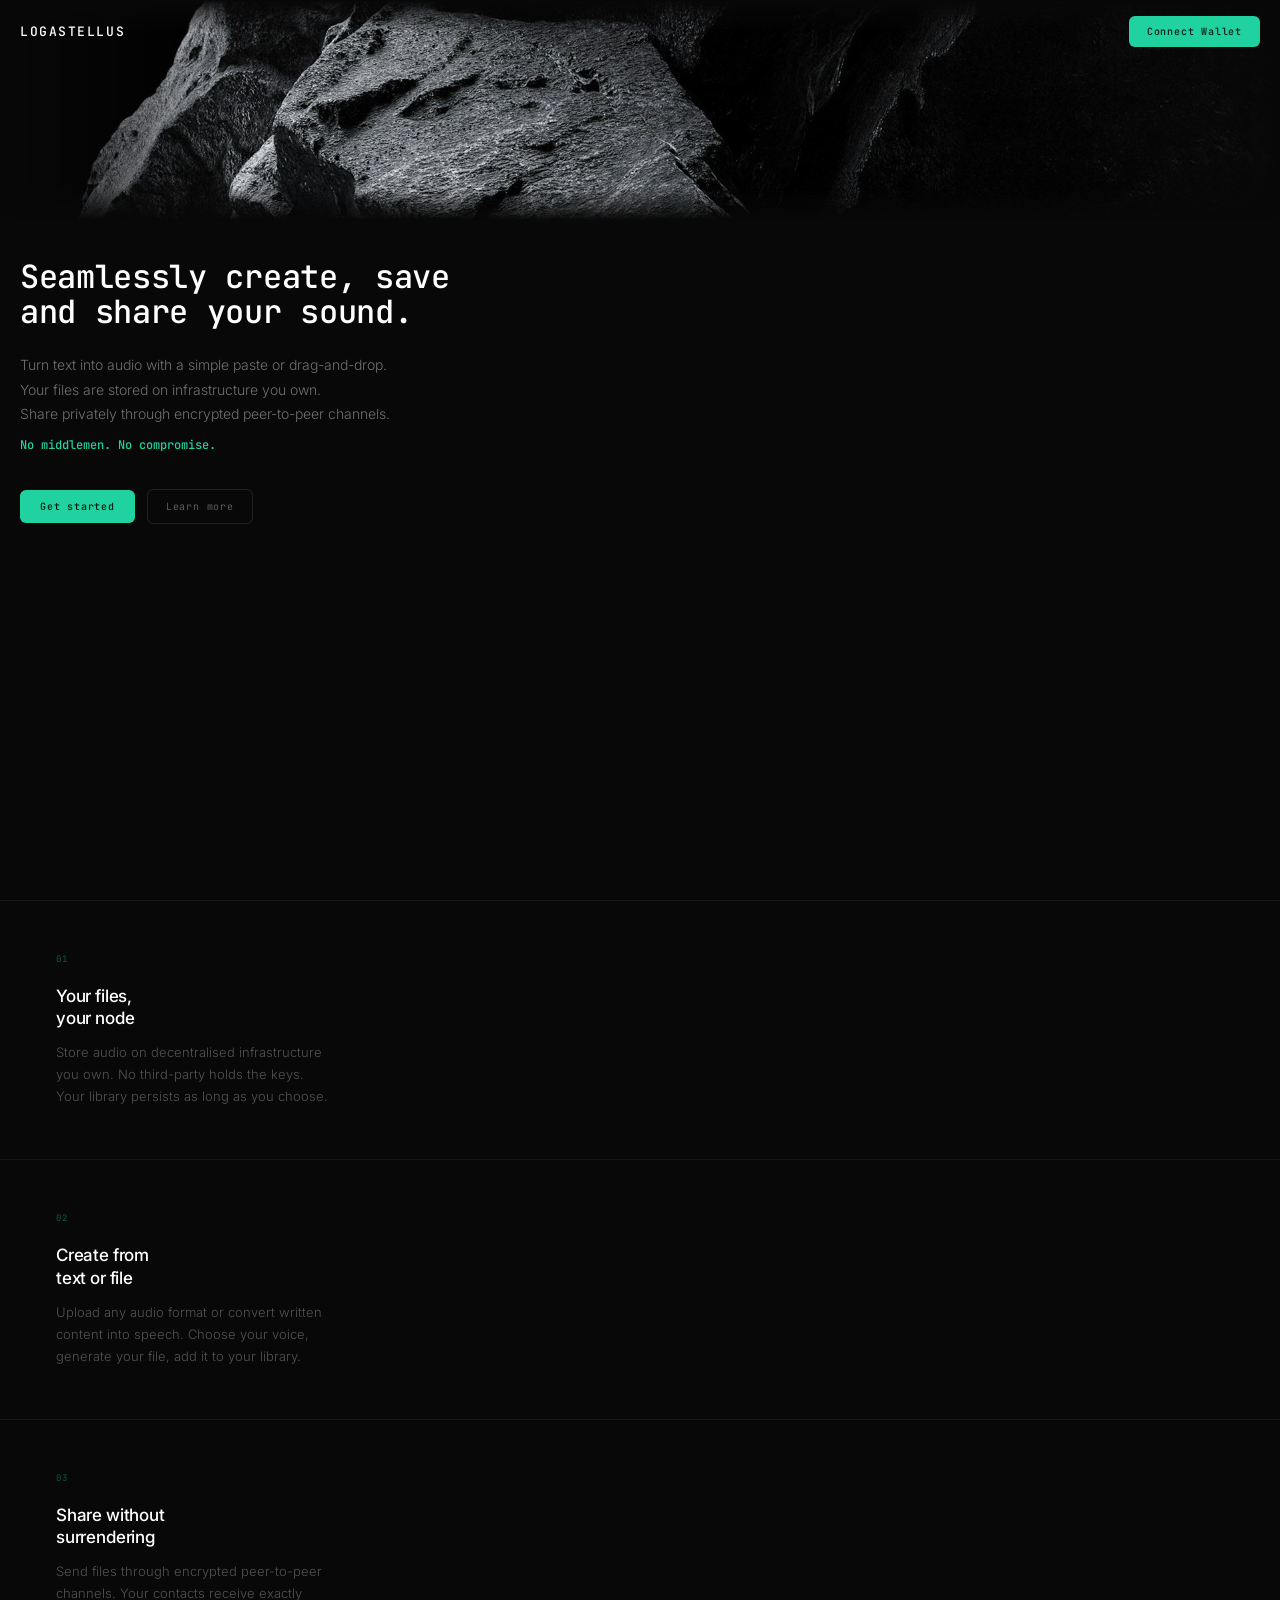
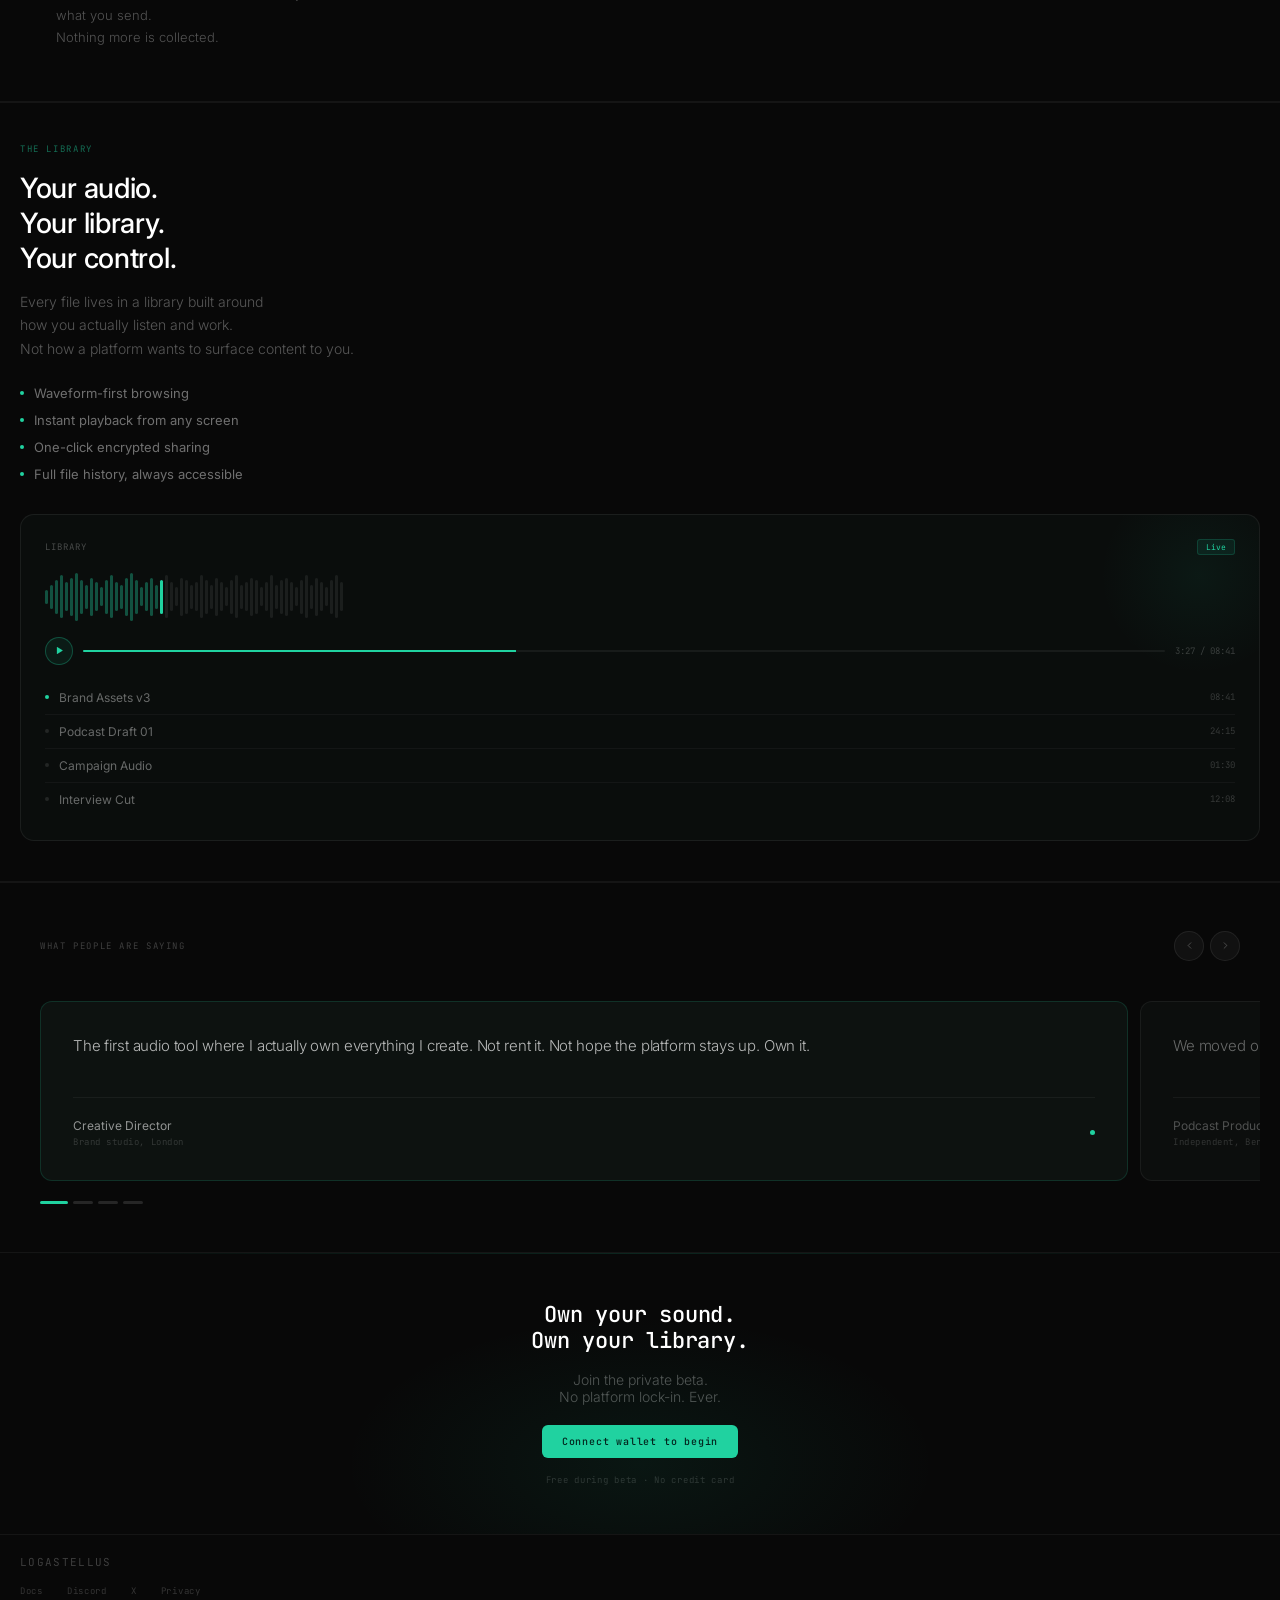
==== index.html @ 1cccc51b "Refactored" ====
<!DOCTYPE html>
<html lang="en">
<head>
<meta charset="UTF-8">
<meta name="viewport" content="width=device-width, initial-scale=1.0">
<title>Logastellus</title>
<link rel="preconnect" href="https://fonts.googleapis.com">
<link href="https://fonts.googleapis.com/css2?family=JetBrains+Mono:wght@400;500&family=Inter:wght@300;400;500&display=swap" rel="stylesheet">
<link rel="stylesheet" href="styles.css">
</head>
<body>

<nav>
  <span class="nav-logo">LOGASTELLUS</span>
  <button class="nav-cta" onclick="enterApp()">Connect Wallet</button>
</nav>

<section class="hero">
  <img class="hero-img" src="[data-uri]" alt="">
  <div class="hero-content">
    <div class="hero-headline">Seamlessly create, save<br>and share your sound.</div>
    <p class="hero-body">Turn text into audio with a simple paste or drag-and-drop.<br>Your files are stored on infrastructure you own.<br>Share privately through encrypted peer-to-peer channels.</p>
    <div class="hero-stamp">No middlemen. No compromise.</div>
    <div class="hero-actions">
      <button class="btn-p" onclick="enterApp()">Get started</button>
      <button class="btn-s" onclick="document.getElementById('features').scrollIntoView({behavior:'smooth'})">Learn more</button>
    </div>
  </div>
  <div class="float-card">
    <div class="fc-label">Now playing</div>
    <div class="fc-title">Brand Assets v3</div>
    <div class="fc-wave" id="fcWave"></div>
    <div class="fc-meta">
      <span class="fc-time" id="fcTime">02:14</span>
      <span class="fc-dur">08:41</span>
    </div>
  </div>
</section>

<section class="features" id="features">
  <div class="feature">
    <div class="feature-num">01</div>
    <div class="feature-title">Your files,<br>your node</div>
    <div class="feature-body">Store audio on decentralised infrastructure<br>you own. No third-party holds the keys.<br>Your library persists as long as you choose.</div>
  </div>
  <div class="feature">
    <div class="feature-num">02</div>
    <div class="feature-title">Create from<br>text or file</div>
    <div class="feature-body">Upload any audio format or convert written<br>content into speech. Choose your voice,<br>generate your file, add it to your library.</div>
  </div>
  <div class="feature">
    <div class="feature-num">03</div>
    <div class="feature-title">Share without<br>surrendering</div>
    <div class="feature-body">Send files through encrypted peer-to-peer<br>channels. Your contacts receive exactly<br>what you send.<br>Nothing more is collected.</div>
  </div>
</section>

<section class="product">
  <div>
    <div class="product-label">The library</div>
    <div class="product-headline">Your audio.<br>Your library.<br>Your control.</div>
    <p class="product-body">Every file lives in a library built around<br>how you actually listen and work.<br>Not how a platform wants to surface content to you.</p>
    <div class="plist">
      <div class="plist-item"><div class="pli-dot"></div>Waveform-first browsing</div>
      <div class="plist-item"><div class="pli-dot"></div>Instant playback from any screen</div>
      <div class="plist-item"><div class="pli-dot"></div>One-click encrypted sharing</div>
      <div class="plist-item"><div class="pli-dot"></div>Full file history, always accessible</div>
    </div>
  </div>
  <div class="mock">
    <div class="mock-glow"></div>
    <div class="mock-header">
      <span class="mock-hl">Library</span>
      <span class="mock-badge">Live</span>
    </div>
    <div class="mock-wave" id="mockWave"></div>
    <div class="mock-ctrl">
      <div class="mock-play-btn"><svg viewBox="0 0 10 12"><path d="M1.5 1L9.5 6L1.5 11V1Z"/></svg></div>
      <div class="mock-prog"><div class="mock-prog-fill" id="mockFill"></div></div>
      <span class="mock-t" id="mockTime">03:22 / 08:41</span>
    </div>
    <div>
      <div class="mfile"><div class="mfile-dot on"></div><div class="mfile-name">Brand Assets v3</div><div class="mfile-dur">08:41</div></div>
      <div class="mfile"><div class="mfile-dot"></div><div class="mfile-name">Podcast Draft 01</div><div class="mfile-dur">24:15</div></div>
      <div class="mfile"><div class="mfile-dot"></div><div class="mfile-name">Campaign Audio</div><div class="mfile-dur">01:30</div></div>
      <div class="mfile"><div class="mfile-dot"></div><div class="mfile-name">Interview Cut</div><div class="mfile-dur">12:08</div></div>
    </div>
  </div>
</section>

<section class="quote-section">
  <div class="carousel-header">
    <span class="carousel-label">What people are saying</span>
    <div class="carousel-controls">
      <button class="carousel-btn" id="prevBtn" onclick="carouselPrev()">
        <svg viewBox="0 0 24 24"><polyline points="15 18 9 12 15 6"/></svg>
      </button>
      <button class="carousel-btn" id="nextBtn" onclick="carouselNext()">
        <svg viewBox="0 0 24 24"><polyline points="9 18 15 12 9 6"/></svg>
      </button>
    </div>
  </div>
  <div class="carousel-track-wrap">
    <div class="carousel-track" id="carouselTrack">
      <div class="carousel-slide active">
        <p class="slide-quote">The first audio tool where I actually own everything I create. Not rent it. Not hope the platform stays up. Own it.</p>
        <div class="slide-footer">
          <div class="slide-person">
            <div class="slide-name">Creative Director</div>
            <div class="slide-role">Brand studio, London</div>
          </div>
          <div class="slide-teal-dot"></div>
        </div>
      </div>
      <div class="carousel-slide">
        <p class="slide-quote">We moved our entire podcast archive here. It lives on our node. No one can take it down or change the terms on us.</p>
        <div class="slide-footer">
          <div class="slide-person">
            <div class="slide-name">Podcast Producer</div>
            <div class="slide-role">Independent, Berlin</div>
          </div>
          <div class="slide-teal-dot"></div>
        </div>
      </div>
      <div class="carousel-slide">
        <p class="slide-quote">Sharing files with clients used to mean Dropbox links that expired. Now I send once and it is there permanently.</p>
        <div class="slide-footer">
          <div class="slide-person">
            <div class="slide-name">Sound Artist</div>
            <div class="slide-role">Freelance, New York</div>
          </div>
          <div class="slide-teal-dot"></div>
        </div>
      </div>
      <div class="carousel-slide">
        <p class="slide-quote">My clients can access recordings from two years ago with one link. No re-uploading. No expiry. It just works.</p>
        <div class="slide-footer">
          <div class="slide-person">
            <div class="slide-name">Audio Engineer</div>
            <div class="slide-role">Post production, Sydney</div>
          </div>
          <div class="slide-teal-dot"></div>
        </div>
      </div>
    </div>
  </div>
  <div class="carousel-dots">
    <div class="cdot active" onclick="carouselGo(0)"></div>
    <div class="cdot" onclick="carouselGo(1)"></div>
    <div class="cdot" onclick="carouselGo(2)"></div>
    <div class="cdot" onclick="carouselGo(3)"></div>
  </div>
</section>

<div style="height:1px;background:linear-gradient(to right,transparent,rgba(32,210,160,0.15),transparent)"></div>
<section class="cta">
  <div class="cta-glow"></div>
  <h2>Own your sound.<br>Own your library.</h2>
  <p class="cta-sub">Join the private beta.<br>No platform lock-in. Ever.</p>
  <button class="btn-p" onclick="enterApp()">Connect wallet to begin</button>
  <span class="cta-hint">Free during beta · No credit card</span>
</section>

<footer>
  <span class="footer-logo">LOGASTELLUS</span>
  <div class="footer-links">
    <a class="flink" href="#">Docs</a>
    <a class="flink" href="#">Discord</a>
    <a class="flink" href="#">X</a>
    <a class="flink" href="#">Privacy</a>
  </div>
</footer>


<script src="script.js"></script>
</body>
</html>
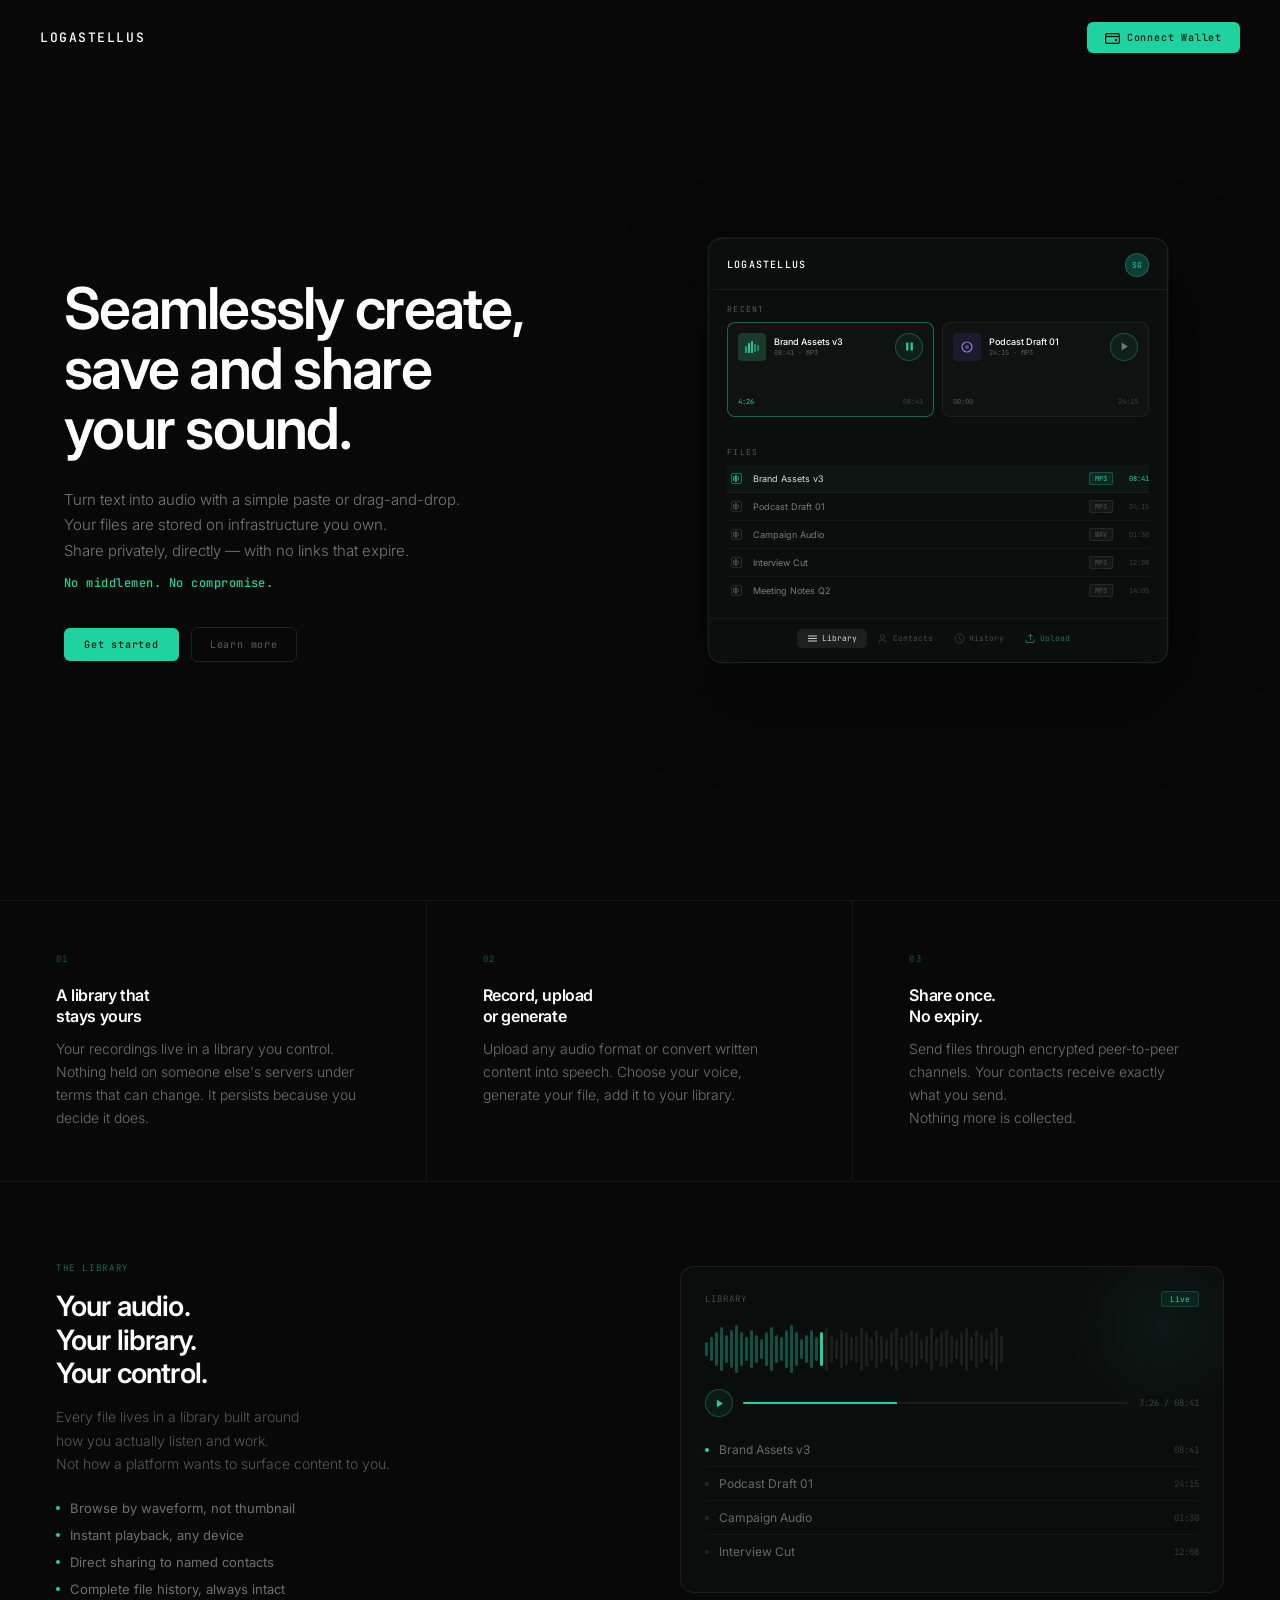
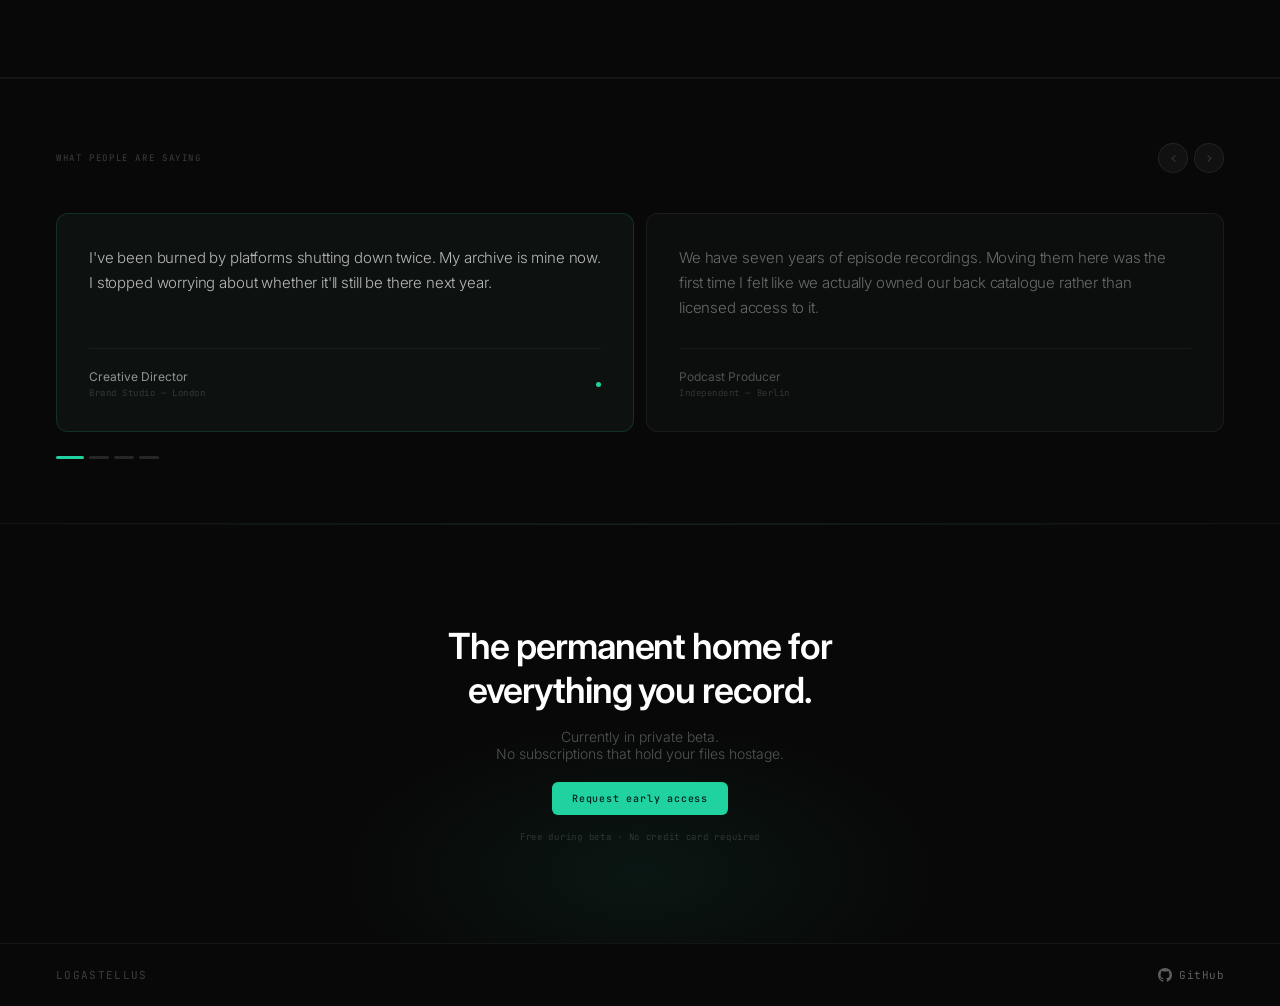
==== commit 02379e5a: "Being dumb" ====
--- a/index.html
+++ b/index.html
@@ -6,33 +6,497 @@
 <title>Logastellus</title>
 <link rel="preconnect" href="https://fonts.googleapis.com">
 <link href="https://fonts.googleapis.com/css2?family=JetBrains+Mono:wght@400;500&family=Inter:wght@300;400;500&display=swap" rel="stylesheet">
-<link rel="stylesheet" href="styles.css">
+<style>
+*{box-sizing:border-box;margin:0;padding:0}
+html{scroll-behavior:smooth}
+body{background:#080808;color:#e8e8e8;font-family:'Inter',sans-serif;overflow-x:hidden}
+
+/* NAV */
+nav{
+  display:flex;align-items:center;justify-content:space-between;
+  padding:24px 56px;
+  position:absolute;top:0;left:0;right:0;z-index:20;
+}
+.nav-logo{font-family:'JetBrains Mono',monospace;font-size:13px;font-weight:500;letter-spacing:0.12em;color:#fff}
+.nav-cta{
+  font-family:'JetBrains Mono',monospace;font-size:10px;letter-spacing:0.08em;
+  padding:9px 18px;background:#20d2a0;color:#001a15;border:none;border-radius:6px;
+  cursor:pointer;font-weight:500;transition:background 0.15s;
+  display:flex;align-items:center;gap:7px;
+}
+.nav-cta:hover{background:#1bbf91}
+
+/* HERO */
+.hero{
+  display:grid;grid-template-columns:1fr 1fr;
+  min-height:100vh;background:#080808;
+  align-items:center;overflow:hidden;
+  padding:0;gap:0;
+}
+
+/* Stone: positioned right, doesn't fill the frame */
+
+
+/* Fade left edge of stone into background */
+
+/* Fade bottom of stone */
+.hero-fade-bottom{
+  position:absolute;bottom:0;left:0;right:0;height:28%;
+  background:linear-gradient(to top,#080808,transparent);
+  pointer-events:none;z-index:2;
+}
+
+/* Hero text — left column */
+.hero-content{
+  display:flex;flex-direction:column;justify-content:center;
+  padding:120px 48px 80px 64px;
+  max-width:600px;
+  z-index:5;
+}
+.hero-headline{
+  font-family:'Inter',sans-serif;
+  font-size:clamp(40px,4.5vw,68px);font-weight:500;
+  line-height:1.05;letter-spacing:-0.03em;font-weight:600;
+  color:#fff;margin-bottom:28px;
+  word-spacing:normal;
+}
+.hero-body{
+  font-size:15px;color:rgba(255,255,255,0.45);
+  line-height:1.7;font-weight:300;
+  max-width:440px;margin-bottom:12px;
+  font-family:'Inter',sans-serif;
+}
+.hero-stamp{
+  font-family:'JetBrains Mono',monospace;
+  font-size:12px;color:#20d2a0;font-weight:500;
+  margin-bottom:36px;letter-spacing:0.04em;
+}
+
+/* HERO RIGHT COLUMN */
+.hero-right{
+  display:flex;align-items:center;justify-content:center;
+  padding:80px 64px 80px 20px;
+  position:relative;
+}
+.hero-right::before{
+  content:'';position:absolute;
+  left:0;top:0;bottom:0;width:80px;
+  background:linear-gradient(to right,#080808,transparent);
+  pointer-events:none;z-index:2;
+}
+.hero-app-mock{
+  width:100%;max-width:460px;
+  background:#0c0e0d;
+  border:1px solid rgba(255,255,255,0.08);
+  border-radius:14px;
+  overflow:hidden;
+  box-shadow:0 32px 80px rgba(0,0,0,0.6),0 0 0 1px rgba(255,255,255,0.04);
+  position:relative;
+}
+
+/* Mock topbar */
+.mock-topbar{
+  display:flex;align-items:center;justify-content:space-between;
+  padding:14px 18px 12px;
+  border-bottom:1px solid rgba(255,255,255,0.05);
+}
+.mock-wordmark{
+  font-family:'JetBrains Mono',monospace;font-size:10px;
+  font-weight:500;letter-spacing:0.12em;color:#fff;
+}
+.mock-avatar{
+  width:24px;height:24px;border-radius:50%;
+  background:#0d3d35;border:1px solid rgba(32,210,160,0.3);
+  display:flex;align-items:center;justify-content:center;
+  font-size:8px;color:#20d2a0;font-family:'JetBrains Mono',monospace;
+}
+
+/* Mock section labels */
+.mock-section-label{
+  font-family:'JetBrains Mono',monospace;font-size:8px;
+  letter-spacing:0.16em;color:rgba(255,255,255,0.3);
+  text-transform:uppercase;padding:14px 18px 8px;
+}
+
+/* Mock cards */
+.mock-cards{
+  display:flex;gap:8px;padding:0 18px 0;
+  overflow:hidden;
+}
+.mock-card{
+  flex:0 0 calc(50% - 4px);
+  background:#0e1210;
+  border:1px solid rgba(255,255,255,0.06);
+  border-radius:8px;padding:10px;
+  transition:border-color 0.2s;
+}
+.mock-card-active{border-color:rgba(32,210,160,0.4);}
+.mock-card-top{display:flex;align-items:center;gap:8px;margin-bottom:8px}
+.mock-thumb{
+  width:28px;height:28px;border-radius:4px;flex-shrink:0;
+  display:flex;align-items:center;justify-content:center;
+}
+.mock-card-meta{flex:1;min-width:0}
+.mock-card-title{font-size:9px;font-weight:500;color:#fff;white-space:nowrap;overflow:hidden;text-overflow:ellipsis;margin-bottom:1px}
+.mock-card-sub{font-family:'JetBrains Mono',monospace;font-size:7px;color:rgba(255,255,255,0.3)}
+.mock-play-btn{
+  width:20px;height:20px;border-radius:50%;
+  border:1px solid rgba(32,210,160,0.3);flex-shrink:0;
+  display:flex;align-items:center;justify-content:center;
+}
+.mock-wave-row{height:22px;margin-bottom:6px}
+.mock-times{display:flex;justify-content:space-between}
+.mock-time-current{font-family:'JetBrains Mono',monospace;font-size:7px;color:#20d2a0}
+.mock-time-total{font-family:'JetBrains Mono',monospace;font-size:7px;color:rgba(255,255,255,0.2)}
+
+/* Mock files table */
+.mock-files{padding:0 18px;display:flex;flex-direction:column;gap:0}
+.mock-file-row{
+  display:flex;align-items:center;gap:8px;
+  padding:7px 0;
+  border-bottom:1px solid rgba(255,255,255,0.04);
+}
+.mock-file-row:last-child{border-bottom:none}
+.mock-file-playing .mock-file-name{color:rgba(255,255,255,0.85)}
+.mock-file-playing .mock-file-badge{background:rgba(32,210,160,0.1);border-color:rgba(32,210,160,0.25);color:#20d2a0}
+.mock-file-playing .mock-file-dur{color:#20d2a0}
+.mock-file-icon{flex-shrink:0;width:18px;display:flex;align-items:center;justify-content:center}
+.mock-file-name{flex:1;font-size:9px;color:rgba(255,255,255,0.5);white-space:nowrap;overflow:hidden;text-overflow:ellipsis}
+.mock-file-badge{
+  font-family:'JetBrains Mono',monospace;font-size:7px;
+  padding:1px 5px;border-radius:2px;
+  background:rgba(255,255,255,0.04);border:1px solid rgba(255,255,255,0.08);
+  color:rgba(255,255,255,0.25);flex-shrink:0;
+}
+.mock-file-dur{font-family:'JetBrains Mono',monospace;font-size:7px;color:rgba(255,255,255,0.2);flex-shrink:0;min-width:28px;text-align:right}
+
+/* Mock bottom nav */
+.mock-nav{
+  display:flex;justify-content:center;
+  padding:10px 18px 14px;
+  border-top:1px solid rgba(255,255,255,0.05);
+  margin-top:14px;gap:1px;
+}
+.mock-nav-inner{
+  display:flex;gap:1px;background:rgba(255,255,255,0.04);
+  border:1px solid rgba(255,255,255,0.07);border-radius:7px;padding:2px;
+}
+.mock-nav-item{
+  display:flex;align-items:center;gap:4px;
+  font-family:'JetBrains Mono',monospace;font-size:8px;
+  color:rgba(255,255,255,0.25);padding:4px 10px;border-radius:5px;
+  white-space:nowrap;
+}
+.mock-nav-item svg{flex-shrink:0;opacity:0.6}
+.mock-nav-active{background:rgba(255,255,255,0.07);color:rgba(255,255,255,0.8)}
+.mock-nav-active svg{opacity:1}
+.mock-nav-upload{color:rgba(32,210,160,0.5)}
+.mock-nav-upload svg{opacity:1;stroke:rgba(32,210,160,0.5) !important}
+
+/* Hero waveform animation */
+@keyframes mockWaveAnim{
+  0%,100%{transform:scaleY(0.6)}
+  50%{transform:scaleY(1)}
+}
+
+.hero-actions{display:flex;align-items:center;gap:12px}
+
+/* Floating card */
+.float-card{
+  display:none;/* hidden — replaced by product mockup */
+}
+.fc-label{font-family:'JetBrains Mono',monospace;font-size:8px;letter-spacing:0.12em;color:rgba(255,255,255,0.28);margin-bottom:5px;text-transform:uppercase}
+.fc-title{font-size:12px;color:#fff;font-weight:500;margin-bottom:9px;white-space:nowrap;overflow:hidden;text-overflow:ellipsis}
+.fc-wave{height:22px;display:flex;align-items:center;gap:1.5px;margin-bottom:7px}
+.fc-bar{width:2.5px;border-radius:1px;background:rgba(255,255,255,0.08)}
+.fc-bar.lit{background:#20d2a0}
+.fc-meta{display:flex;justify-content:space-between}
+.fc-time{font-family:'JetBrains Mono',monospace;font-size:9px;color:#20d2a0}
+.fc-dur{font-family:'JetBrains Mono',monospace;font-size:9px;color:rgba(255,255,255,0.18)}
+
+/* Shared buttons */
+.btn-p{font-family:'JetBrains Mono',monospace;font-size:10px;letter-spacing:0.08em;padding:10px 20px;background:#20d2a0;color:#001a15;border:none;border-radius:6px;cursor:pointer;font-weight:500;transition:background 0.15s}
+.btn-p:hover{background:#1bbf91}
+.btn-s{
+  font-family:'JetBrains Mono',monospace;font-size:10px;letter-spacing:0.08em;
+  padding:10px 18px;background:transparent;color:rgba(255,255,255,0.35);
+  border:1px solid rgba(255,255,255,0.1);border-radius:6px;
+  cursor:pointer;transition:all 0.15s;
+}
+.btn-s:hover{color:rgba(255,255,255,0.7);border-color:rgba(255,255,255,0.25)}
+
+/* FEATURES */
+.features{
+  display:grid;grid-template-columns:repeat(3,1fr);
+  border-top:1px solid rgba(255,255,255,0.05);
+  border-bottom:1px solid rgba(255,255,255,0.05);
+}
+.feature{padding:52px 56px;border-right:1px solid rgba(255,255,255,0.05)}
+.feature:last-child{border-right:none}
+.feature-num{font-family:'JetBrains Mono',monospace;font-size:9px;color:rgba(32,210,160,0.4);letter-spacing:0.14em;margin-bottom:20px}
+.feature-title{font-family:'Inter',sans-serif;font-size:16px;font-weight:600;color:#fff;margin-bottom:10px;letter-spacing:-0.025em;line-height:1.3}
+.feature-body{font-size:14px;color:rgba(255,255,255,0.42);line-height:1.65;font-weight:300}
+
+/* PRODUCT */
+.product{
+  display:grid;grid-template-columns:1fr 1fr;gap:80px;
+  padding:80px 56px;align-items:center;
+  border-bottom:1px solid rgba(255,255,255,0.05);
+}
+.product-label{font-family:'JetBrains Mono',monospace;font-size:9px;letter-spacing:0.18em;color:rgba(32,210,160,0.5);text-transform:uppercase;margin-bottom:16px}
+.product-headline{font-family:'Inter',sans-serif;font-size:28px;font-weight:600;color:#fff;line-height:1.2;letter-spacing:-0.03em;margin-bottom:14px}
+.product-body{font-size:14px;color:rgba(255,255,255,0.32);line-height:1.7;font-weight:300;margin-bottom:24px}
+.plist{display:flex;flex-direction:column;gap:11px}
+.plist-item{display:flex;align-items:center;gap:10px;font-size:13px;color:rgba(255,255,255,0.42)}
+.pli-dot{width:4px;height:4px;border-radius:50%;background:#20d2a0;flex-shrink:0}
+
+.mock{background:#0a0d0c;border:1px solid rgba(255,255,255,0.07);border-radius:14px;padding:24px;position:relative;overflow:hidden}
+.mock-glow{position:absolute;top:-40px;right:-40px;width:200px;height:200px;border-radius:50%;background:radial-gradient(ellipse,rgba(32,210,160,0.06) 0%,transparent 70%);pointer-events:none}
+.mock-header{display:flex;align-items:center;justify-content:space-between;margin-bottom:16px}
+.mock-hl{font-family:'JetBrains Mono',monospace;font-size:9px;letter-spacing:0.12em;color:rgba(255,255,255,0.25);text-transform:uppercase}
+.mock-badge{font-family:'JetBrains Mono',monospace;font-size:8px;color:#20d2a0;background:rgba(32,210,160,0.08);border:1px solid rgba(32,210,160,0.18);border-radius:3px;padding:2px 8px}
+.mock-wave{height:52px;display:flex;align-items:center;gap:2px;margin-bottom:14px}
+.mbar{border-radius:1.5px;background:rgba(255,255,255,0.07);flex-shrink:0}
+.mbar.played{background:rgba(32,210,160,0.35)}
+.mbar.active{background:#20d2a0}
+.mock-ctrl{display:flex;align-items:center;gap:10px;margin-bottom:16px}
+.mock-play-btn{width:28px;height:28px;border-radius:50%;border:1px solid rgba(32,210,160,0.3);background:rgba(32,210,160,0.07);display:flex;align-items:center;justify-content:center;flex-shrink:0}
+.mock-play-btn svg{width:9px;height:9px;fill:#20d2a0;margin-left:1px}
+.mock-prog{flex:1;height:1.5px;background:rgba(255,255,255,0.06);border-radius:1px;overflow:hidden}
+.mock-prog-fill{height:100%;background:#20d2a0}
+.mock-t{font-family:'JetBrains Mono',monospace;font-size:9px;color:rgba(255,255,255,0.2)}
+.mfile{display:flex;align-items:center;gap:10px;padding:9px 0;border-bottom:1px solid rgba(255,255,255,0.04)}
+.mfile:last-child{border:none}
+.mfile-dot{width:4px;height:4px;border-radius:50%;background:rgba(255,255,255,0.1);flex-shrink:0}
+.mfile-dot.on{background:#20d2a0}
+.mfile-name{flex:1;font-size:12px;color:rgba(255,255,255,0.38)}
+.mfile-dur{font-family:'JetBrains Mono',monospace;font-size:9px;color:rgba(255,255,255,0.18)}
+
+.quote-section{
+  padding:64px 0;
+  border-bottom:1px solid rgba(255,255,255,0.05);
+  border-top:1px solid rgba(255,255,255,0.05);
+  overflow:hidden;
+}
+.carousel-header{
+  display:flex;align-items:center;justify-content:space-between;
+  padding:0 56px;margin-bottom:40px;
+}
+.carousel-label{
+  font-family:'JetBrains Mono',monospace;font-size:9px;
+  letter-spacing:0.18em;color:rgba(255,255,255,0.22);
+  text-transform:uppercase;
+}
+.carousel-controls{display:flex;align-items:center;gap:6px}
+.carousel-btn{
+  width:30px;height:30px;border-radius:50%;
+  background:rgba(255,255,255,0.04);
+  border:1px solid rgba(255,255,255,0.07);
+  display:flex;align-items:center;justify-content:center;
+  cursor:pointer;transition:all 0.15s;
+}
+.carousel-btn:hover{background:rgba(255,255,255,0.08);border-color:rgba(255,255,255,0.14)}
+.carousel-btn svg{width:11px;height:11px;stroke:rgba(255,255,255,0.35);fill:none;stroke-width:1.5;stroke-linecap:round;stroke-linejoin:round}
+.carousel-track-wrap{padding:0 56px;overflow:hidden}
+.carousel-track{
+  display:flex;gap:12px;
+  transition:transform 0.5s cubic-bezier(0.4,0,0.2,1);
+}
+.carousel-slide{
+  flex:0 0 calc(50% - 6px);
+  background:#0c0e0d;
+  border:1px solid rgba(255,255,255,0.06);
+  border-radius:12px;
+  padding:32px;
+  display:flex;flex-direction:column;
+  min-height:180px;
+  transition:border-color 0.4s,background 0.4s;
+}
+.carousel-slide.active{border-color:rgba(32,210,160,0.16);background:#0d1210}
+.slide-quote{
+  font-size:15px;font-weight:300;
+  color:rgba(255,255,255,0.38);
+  line-height:1.65;letter-spacing:-0.01em;
+  flex:1;margin-bottom:28px;
+  transition:color 0.4s;
+}
+.carousel-slide.active .slide-quote{color:rgba(255,255,255,0.7)}
+.slide-footer{
+  display:flex;align-items:center;justify-content:space-between;
+  padding-top:20px;
+  border-top:1px solid rgba(255,255,255,0.05);
+}
+.slide-person{display:flex;flex-direction:column;gap:3px}
+.slide-name{font-size:12px;font-weight:400;color:rgba(255,255,255,0.28);transition:color 0.4s}
+.carousel-slide.active .slide-name{color:rgba(255,255,255,0.55)}
+.slide-role{font-family:'JetBrains Mono',monospace;font-size:9px;color:rgba(255,255,255,0.16);letter-spacing:0.06em}
+.slide-teal-dot{width:5px;height:5px;border-radius:50%;background:#20d2a0;opacity:0;transition:opacity 0.4s}
+.carousel-slide.active .slide-teal-dot{opacity:1}
+.carousel-dots{display:flex;align-items:center;gap:5px;padding:24px 56px 0}
+.cdot{height:3px;border-radius:2px;background:rgba(255,255,255,0.12);cursor:pointer;transition:all 0.3s;width:20px}
+.cdot.active{background:#20d2a0;width:28px}
+
+/* CTA */
+.cta{
+  padding:100px 56px;
+  display:flex;flex-direction:column;align-items:center;gap:16px;
+  position:relative;overflow:hidden;
+}
+.cta-glow{
+  position:absolute;bottom:-80px;left:50%;transform:translateX(-50%);
+  width:600px;height:300px;border-radius:50%;
+  background:radial-gradient(ellipse,rgba(32,210,160,0.07) 0%,transparent 70%);
+  pointer-events:none;
+}
+.cta h2{
+  font-family:'Inter',sans-serif;
+  font-size:36px;font-weight:600;color:#fff;
+  text-align:center;letter-spacing:-0.03em;line-height:1.2;
+  position:relative;z-index:1;
+}
+.cta-sub{font-size:14px;color:rgba(255,255,255,0.3);text-align:center;font-weight:300;margin-bottom:4px}
+.cta-hint{font-family:'JetBrains Mono',monospace;font-size:9px;color:rgba(255,255,255,0.16);letter-spacing:0.08em}
+
+footer{
+  padding:24px 56px;
+  border-top:1px solid rgba(255,255,255,0.05);
+  display:flex;align-items:center;justify-content:space-between;
+}
+.footer-logo{font-family:'JetBrains Mono',monospace;font-size:11px;color:rgba(255,255,255,0.22);letter-spacing:0.12em}
+.footer-github{display:flex;align-items:center;gap:7px}
+.flink{font-family:'JetBrains Mono',monospace;font-size:11px;color:rgba(255,255,255,0.35);text-decoration:none;letter-spacing:0.04em;transition:color 0.15s;display:flex;align-items:center;gap:7px}
+.flink:hover{color:rgba(255,255,255,0.5)}
+</style>
+<style>
+html{scroll-behavior:smooth;-webkit-overflow-scrolling:touch}
+body{-webkit-overflow-scrolling:touch}
+@media(max-width:767px){
+  nav{padding:16px 20px !important}.hero{display:flex !important;flex-direction:column !important;min-height:100svh !important}
+  .hero-right{display:none !important}.hero-content{padding:100px 24px 56px !important;max-width:100% !important}
+  .hero-headline{font-size:clamp(32px,9vw,44px) !important;letter-spacing:-0.025em !important;line-height:1.08 !important}
+  .hero-body{font-size:14px !important;line-height:1.7 !important}.float-card{display:none !important}
+  .features{grid-template-columns:1fr !important}.feature{border-right:none !important;border-bottom:1px solid rgba(255,255,255,0.05) !important}
+  .product{grid-template-columns:1fr !important;padding:48px 24px !important;gap:32px !important}.product-headline{font-size:24px !important}
+  .cta{padding:56px 24px !important}.cta h2{font-size:28px !important}
+  .quote-section{padding:48px 0 !important}.carousel-track-wrap{padding:0 24px !important}
+  .carousel-slide{flex:0 0 85vw !important;min-height:200px !important}.carousel-header{padding:0 24px !important}
+  .carousel-dots{padding:20px 24px 0 !important}
+  footer{padding:24px !important;flex-direction:column !important;gap:16px !important;align-items:flex-start !important}
+}
+@media(max-width:480px){
+  .nav-logo{font-size:11px !important}.nav-cta{font-size:9px !important;padding:7px 12px !important}
+  .hero-headline{font-size:clamp(28px,8vw,36px) !important}.carousel-slide{flex:0 0 92vw !important}
+}
+.feature,.carousel-slide{transition:opacity 0.5s ease,transform 0.5s ease}
+</style>
 </head>
 <body>
 
 <nav>
   <span class="nav-logo">LOGASTELLUS</span>
-  <button class="nav-cta" onclick="enterApp()">Connect Wallet</button>
+  <button class="nav-cta" onclick="enterApp()"><svg width="15" height="13" viewBox="0 0 15 13" fill="none" style="flex-shrink:0"><rect x="0.6" y="2.6" width="13.8" height="9.8" rx="1.4" stroke="black" stroke-width="1.2"/><line x1="0.6" y1="5.5" x2="14.4" y2="5.5" stroke="black" stroke-width="1.2"/><circle cx="11" cy="9" r="1.2" fill="black"/></svg> Connect Wallet</button>
 </nav>
 
 <section class="hero">
-  <img class="hero-img" src="[data-uri]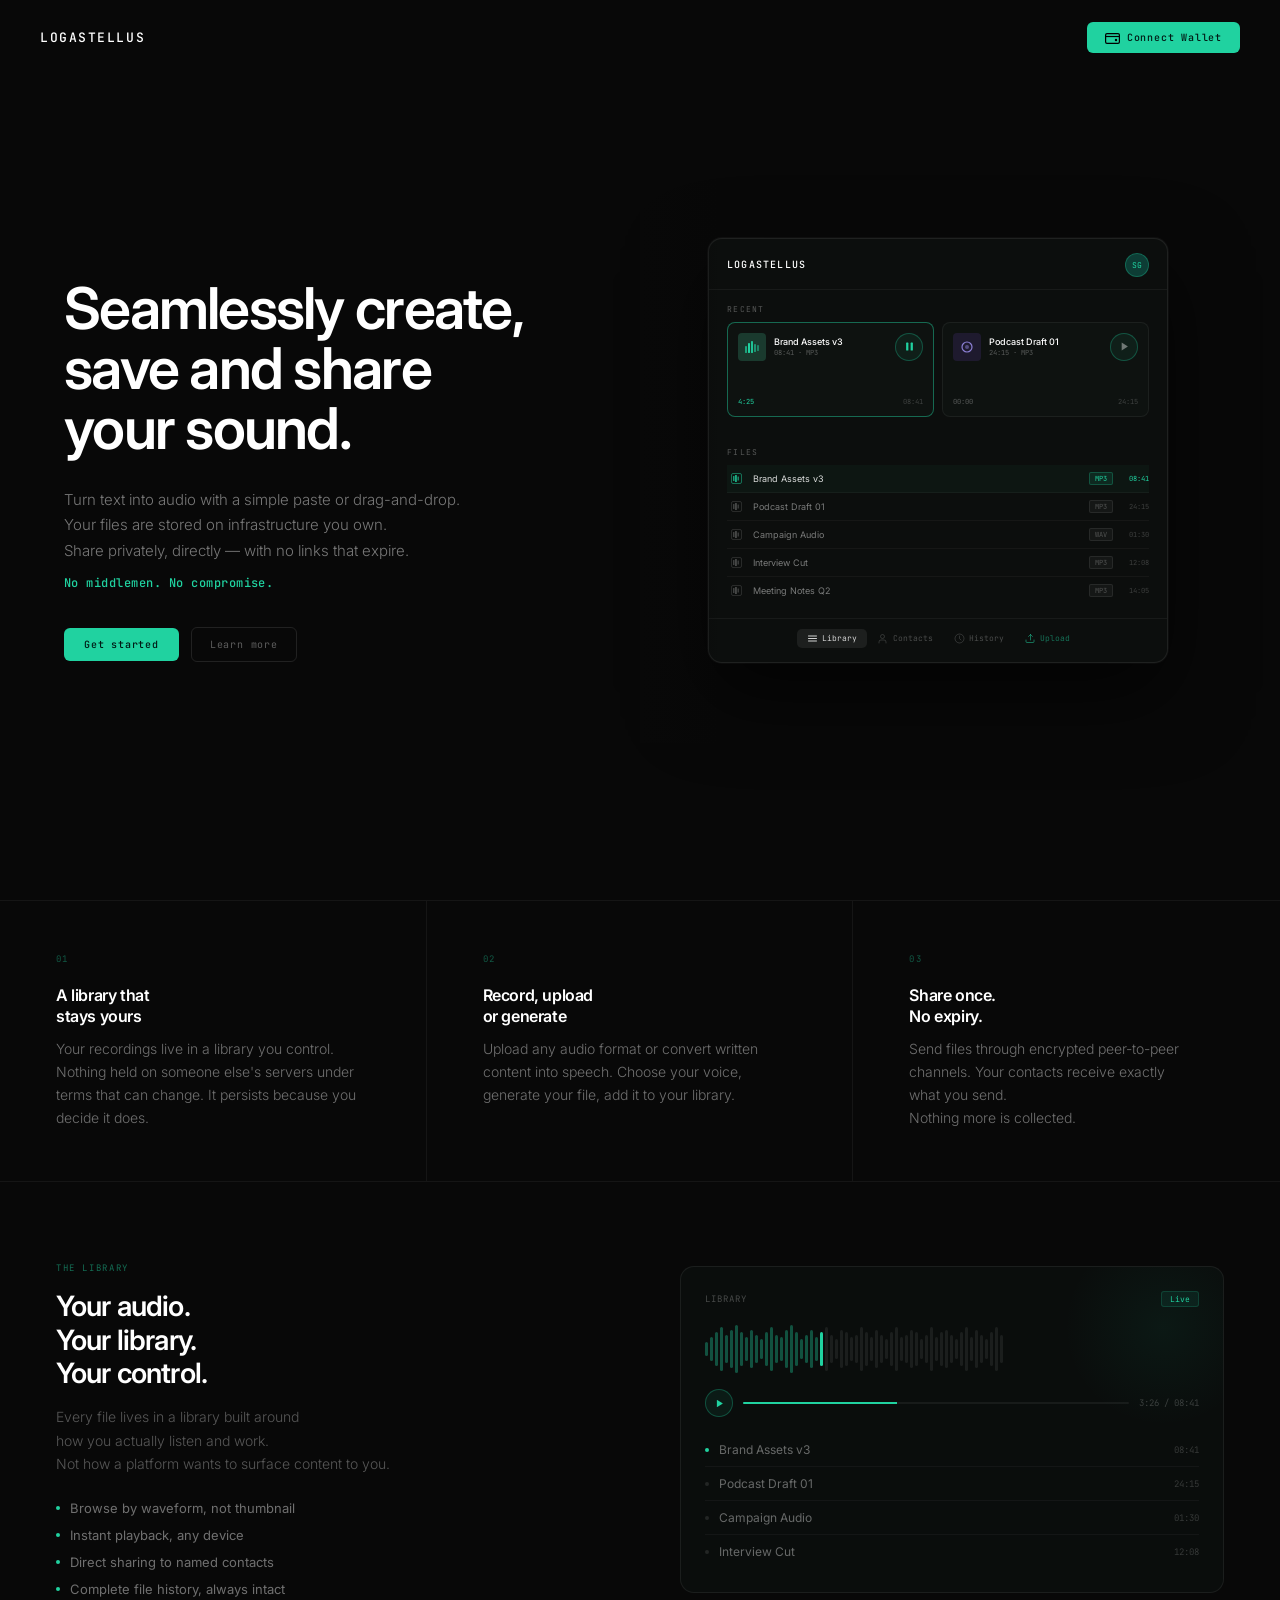
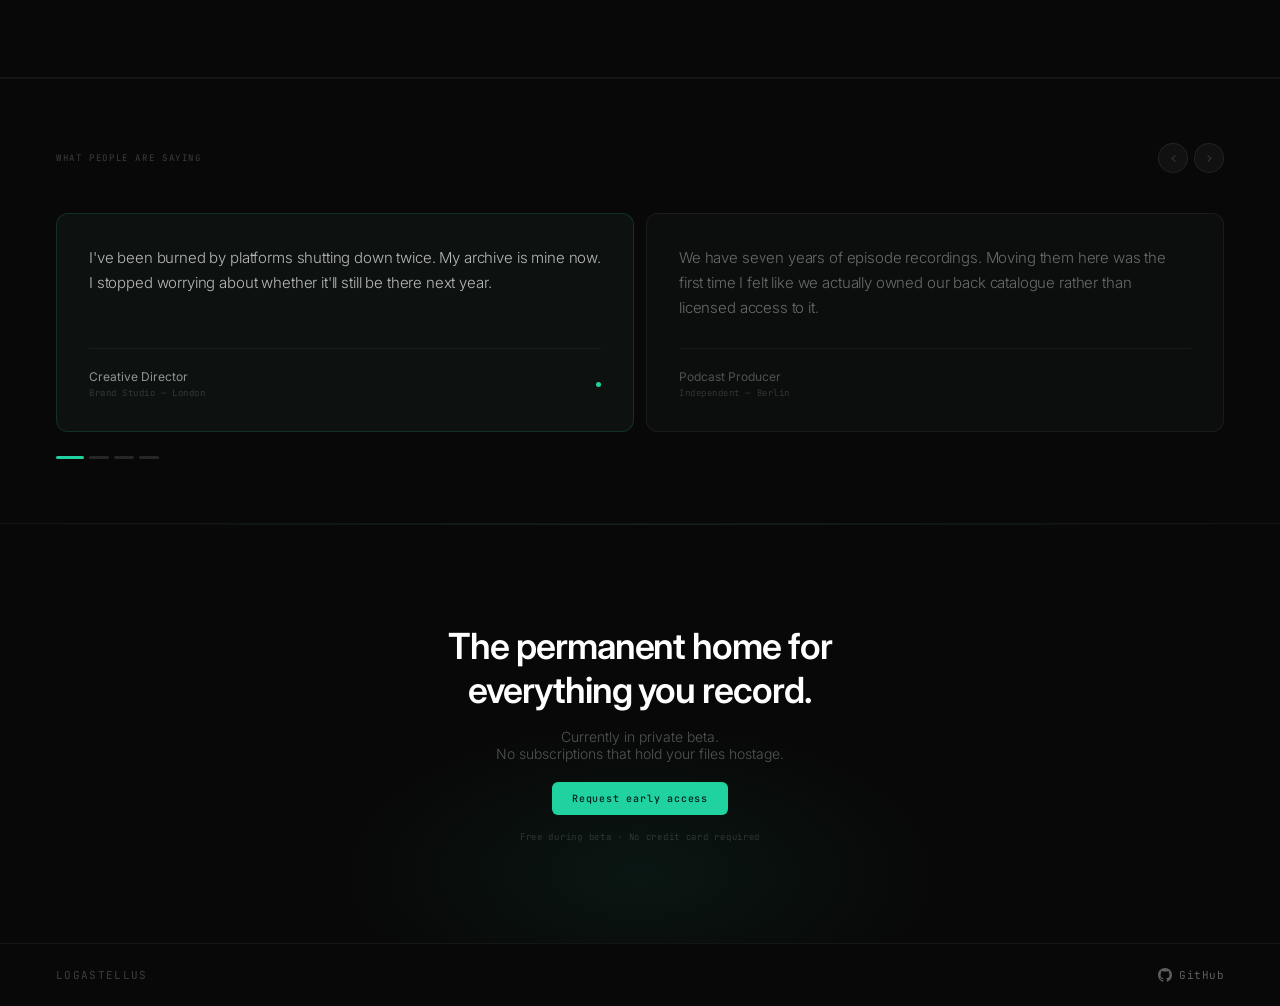
==== commit 05fe633a: "Mobile Fix" ====
--- a/index.html
+++ b/index.html
@@ -30,7 +30,7 @@
 .hero{
   display:grid;grid-template-columns:1fr 1fr;
   min-height:100vh;background:#080808;
-  align-items:center;overflow:hidden;
+  align-items:center;
   padding:0;gap:0;
 }
 
@@ -230,8 +230,9 @@
   display:grid;grid-template-columns:repeat(3,1fr);
   border-top:1px solid rgba(255,255,255,0.05);
   border-bottom:1px solid rgba(255,255,255,0.05);
-}
-.feature{padding:52px 56px;border-right:1px solid rgba(255,255,255,0.05)}
+  background:#080808;
+}
+.feature{padding:52px 56px;border-right:1px solid rgba(255,255,255,0.05);background:#080808}
 .feature:last-child{border-right:none}
 .feature-num{font-family:'JetBrains Mono',monospace;font-size:9px;color:rgba(32,210,160,0.4);letter-spacing:0.14em;margin-bottom:20px}
 .feature-title{font-family:'Inter',sans-serif;font-size:16px;font-weight:600;color:#fff;margin-bottom:10px;letter-spacing:-0.025em;line-height:1.3}
@@ -242,6 +243,7 @@
   display:grid;grid-template-columns:1fr 1fr;gap:80px;
   padding:80px 56px;align-items:center;
   border-bottom:1px solid rgba(255,255,255,0.05);
+  background:#080808;
 }
 .product-label{font-family:'JetBrains Mono',monospace;font-size:9px;letter-spacing:0.18em;color:rgba(32,210,160,0.5);text-transform:uppercase;margin-bottom:16px}
 .product-headline{font-family:'Inter',sans-serif;font-size:28px;font-weight:600;color:#fff;line-height:1.2;letter-spacing:-0.03em;margin-bottom:14px}
@@ -277,6 +279,7 @@
   border-bottom:1px solid rgba(255,255,255,0.05);
   border-top:1px solid rgba(255,255,255,0.05);
   overflow:hidden;
+  background:#080808;
 }
 .carousel-header{
   display:flex;align-items:center;justify-content:space-between;
@@ -341,6 +344,7 @@
   padding:100px 56px;
   display:flex;flex-direction:column;align-items:center;gap:16px;
   position:relative;overflow:hidden;
+  background:#080808;
 }
 .cta-glow{
   position:absolute;bottom:-80px;left:50%;transform:translateX(-50%);
@@ -361,33 +365,175 @@
   padding:24px 56px;
   border-top:1px solid rgba(255,255,255,0.05);
   display:flex;align-items:center;justify-content:space-between;
+  background:#080808;
 }
 .footer-logo{font-family:'JetBrains Mono',monospace;font-size:11px;color:rgba(255,255,255,0.22);letter-spacing:0.12em}
 .footer-github{display:flex;align-items:center;gap:7px}
 .flink{font-family:'JetBrains Mono',monospace;font-size:11px;color:rgba(255,255,255,0.35);text-decoration:none;letter-spacing:0.04em;transition:color 0.15s;display:flex;align-items:center;gap:7px}
 .flink:hover{color:rgba(255,255,255,0.5)}
-</style>
-<style>
-html{scroll-behavior:smooth;-webkit-overflow-scrolling:touch}
-body{-webkit-overflow-scrolling:touch}
-@media(max-width:767px){
-  nav{padding:16px 20px !important}.hero{display:flex !important;flex-direction:column !important;min-height:100svh !important}
-  .hero-right{display:none !important}.hero-content{padding:100px 24px 56px !important;max-width:100% !important}
-  .hero-headline{font-size:clamp(32px,9vw,44px) !important;letter-spacing:-0.025em !important;line-height:1.08 !important}
-  .hero-body{font-size:14px !important;line-height:1.7 !important}.float-card{display:none !important}
-  .features{grid-template-columns:1fr !important}.feature{border-right:none !important;border-bottom:1px solid rgba(255,255,255,0.05) !important}
-  .product{grid-template-columns:1fr !important;padding:48px 24px !important;gap:32px !important}.product-headline{font-size:24px !important}
-  .cta{padding:56px 24px !important}.cta h2{font-size:28px !important}
-  .quote-section{padding:48px 0 !important}.carousel-track-wrap{padding:0 24px !important}
-  .carousel-slide{flex:0 0 85vw !important;min-height:200px !important}.carousel-header{padding:0 24px !important}
-  .carousel-dots{padding:20px 24px 0 !important}
-  footer{padding:24px !important;flex-direction:column !important;gap:16px !important;align-items:flex-start !important}
-}
-@media(max-width:480px){
-  .nav-logo{font-size:11px !important}.nav-cta{font-size:9px !important;padding:7px 12px !important}
-  .hero-headline{font-size:clamp(28px,8vw,36px) !important}.carousel-slide{flex:0 0 92vw !important}
-}
-.feature,.carousel-slide{transition:opacity 0.5s ease,transform 0.5s ease}
+
+
+/* ============================================
+   MOBILE RESPONSIVE — full pass
+   Tested for iPhone 17 Pro (390px viewport)
+   ============================================ */
+
+/* Shared container max-width */
+.page-container {
+  max-width: 1280px;
+  margin: 0 auto;
+  padding: 0 56px;
+}
+
+@media (max-width: 900px) {
+  nav { padding: 20px 32px; }
+  .hero-content { padding: 100px 32px 60px 40px; }
+  .feature { padding: 40px 32px; }
+  .product { padding: 60px 32px; gap: 48px; }
+  .cta { padding: 72px 32px; }
+  footer { padding: 24px 32px; }
+  .carousel-header { padding: 0 32px; }
+  .carousel-track-wrap { padding: 0 32px; }
+  .carousel-dots { padding: 20px 32px 0; }
+}
+
+@media (max-width: 767px) {
+  /* Nav */
+  nav {
+    padding: 16px 24px !important;
+  }
+
+  /* Hero — single column, centred */
+  .hero {
+    display: flex !important;
+    flex-direction: column !important;
+    min-height: auto !important;
+    padding-top: 80px;
+    background: #080808;
+  }
+  .hero-right { display: none !important; }
+  .hero-content {
+    padding: 40px 24px 56px !important;
+    max-width: 100% !important;
+    align-items: center !important;
+    text-align: center !important;
+  }
+  .hero-headline {
+    font-size: clamp(32px, 9vw, 48px) !important;
+    letter-spacing: -0.025em !important;
+    line-height: 1.08 !important;
+    margin-bottom: 20px !important;
+    text-align: center !important;
+  }
+  .hero-body {
+    font-size: 15px !important;
+    line-height: 1.65 !important;
+    max-width: 100% !important;
+    text-align: center !important;
+  }
+  .hero-stamp {
+    font-size: 12px !important;
+    margin-bottom: 28px !important;
+    text-align: center !important;
+  }
+  .float-card { display: none !important; }
+  .hero-actions {
+    flex-direction: column !important;
+    align-items: center !important;
+    gap: 10px !important;
+    width: 100% !important;
+  }
+  .btn-p, .btn-s {
+    width: 100% !important;
+    text-align: center !important;
+    justify-content: center !important;
+  }
+
+  /* Features — single column, centred */
+  .features {
+    grid-template-columns: 1fr !important;
+    background: #080808 !important;
+  }
+  .feature {
+    padding: 36px 24px !important;
+    border-right: none !important;
+    border-bottom: 1px solid rgba(255,255,255,0.05) !important;
+    background: #080808 !important;
+    text-align: center !important;
+    display: flex !important;
+    flex-direction: column !important;
+    align-items: center !important;
+  }
+  .feature:last-child { border-bottom: none !important; }
+  .feature-num { margin-bottom: 12px !important; }
+  .feature-title { font-size: 20px !important; text-align: center !important; }
+  .feature-body { font-size: 14px !important; text-align: center !important; max-width: 320px !important; }
+
+  /* Product */
+  .product {
+    grid-template-columns: 1fr !important;
+    padding: 48px 24px !important;
+    gap: 36px !important;
+    background: #080808 !important;
+    text-align: center !important;
+  }
+  .product-label { text-align: center !important; }
+  .product-headline { font-size: 26px !important; text-align: center !important; }
+  .product-body { font-size: 14px !important; text-align: center !important; }
+  .plist { align-items: center !important; }
+  .plist-item { justify-content: center !important; }
+
+  /* Quote / carousel */
+  .quote-section { padding: 48px 0 !important; background: #080808 !important; }
+  .carousel-header { padding: 0 24px !important; margin-bottom: 24px !important; }
+  .carousel-track-wrap { padding: 0 24px !important; }
+  .carousel-slide {
+    flex: 0 0 85vw !important;
+    padding: 24px !important;
+    min-height: 160px !important;
+    background: #0c0e0d !important;
+  }
+  .slide-quote { font-size: 14px !important; margin-bottom: 20px !important; }
+  .carousel-dots { padding: 16px 24px 0 !important; }
+
+  /* CTA */
+  .cta {
+    padding: 56px 24px !important;
+    align-items: center !important;
+    text-align: center !important;
+    background: #080808 !important;
+  }
+  .cta h2 {
+    font-size: 26px !important;
+    text-align: center !important;
+    letter-spacing: -0.025em !important;
+  }
+  .cta-sub { text-align: center !important; }
+  .cta-hint { text-align: center !important; }
+
+  /* Footer */
+  footer {
+    padding: 24px !important;
+    flex-direction: column !important;
+    gap: 16px !important;
+    align-items: center !important;
+    text-align: center !important;
+    background: #080808 !important;
+  }
+}
+
+@media (max-width: 480px) {
+  .nav-logo { font-size: 11px !important; }
+  .nav-cta { font-size: 9px !important; padding: 7px 12px !important; }
+  .hero-headline { font-size: clamp(28px, 8.5vw, 36px) !important; }
+  .carousel-slide { flex: 0 0 90vw !important; }
+  .cta h2 { font-size: 22px !important; }
+}
+
+/* Smooth section transitions for scroll-in */
+.feature, .carousel-slide {
+  transition: opacity 0.5s ease, transform 0.5s ease;
+}
 </style>
 </head>
 <body>
@@ -865,10 +1011,10 @@
 <style>
 @keyframes pulseRing{0%{opacity:0.5;transform:scale(0.95)}70%{opacity:0}100%{opacity:0;transform:scale(1.05)}}
 @keyframes spin{to{transform:rotate(360deg)}}
-::-webkit-scrollbar{width:4px;height:4px}::-webkit-scrollbar-track{background:transparent}
+::-webkit-scrollbar{width:4px;height:4px}
+::-webkit-scrollbar-track{background:transparent}
 ::-webkit-scrollbar-thumb{background:rgba(255,255,255,0.08);border-radius:2px}
 ::-webkit-scrollbar-thumb:hover{background:rgba(255,255,255,0.15)}
-#appOverlay *{-webkit-overflow-scrolling:touch}
 </style>
 <script>
 // ---- ENTRY / EXIT ----
@@ -951,7 +1097,7 @@
 // ---- BUILD APP SHELL ----
 function buildAppShell(o){
   o.innerHTML='';
-  addScrollInertia(o);
+  // native scroll on overlay
 
   var wrap=el('div','max-width:1280px;margin:0 auto;display:flex;flex-direction:column;height:100vh;overflow:hidden');
 
@@ -1242,7 +1388,7 @@
   lbl.textContent='Continue listening';
 
   // Cards row
-  var row=el('div','display:flex;gap:12px;overflow-x:auto;scrollbar-width:none;-webkit-overflow-scrolling:touch');
+  var row=el('div','display:flex;gap:12px;overflow-x:auto;overflow-y:visible;scrollbar-width:none;-webkit-overflow-scrolling:touch;padding:4px 0 8px;margin:-4px 0 0');
   addScrollInertia(row);
 
   var cardDefs=[
@@ -1252,11 +1398,11 @@
     {title:'Project Proposal',sub:'08:14',fmt:'MP3',bg:'#1a1e2e',accent:'#60aadc'}
   ];
   cardDefs.forEach(function(cd,idx){
-    var card=el('div','flex:1;min-width:0;background:#0e0e0e;border:1px solid rgba(255,255,255,0.07);border-radius:12px;padding:16px;cursor:pointer;overflow:hidden;transition:border-color 0.2s,transform 0.15s');
+    var card=el('div',(window.innerWidth<640?'flex:0 0 min(260px,78vw)':'flex:1;min-width:0')+';background:#0e0e0e;border:1px solid rgba(255,255,255,0.07);border-radius:12px;padding:16px;cursor:pointer;transition:border-color 0.2s,transform 0.2s,box-shadow 0.2s');
     card.id='rcard'+idx;
     card.onclick=function(){toggleAppPlay(idx);};
-    card.onmouseenter=function(){this.style.transform='translateY(-1px)';};
-    card.onmouseleave=function(){this.style.transform='translateY(0)';};
+    card.onmouseenter=function(){this.style.transform='translateY(-2px)';this.style.boxShadow='0 8px 24px rgba(0,0,0,0.5)';this.style.borderColor='rgba(255,255,255,0.12)';};
+    card.onmouseleave=function(){this.style.transform='translateY(0)';this.style.boxShadow='none';this.style.borderColor='rgba(255,255,255,0.07)';};
     fadeIn(card,idx*60);
     var top=el('div','display:flex;align-items:center;gap:12px;margin-bottom:14px');
     var thumb=el('div','width:40px;height:40px;border-radius:6px;flex-shrink:0;background:'+cd.bg+';display:flex;align-items:center;justify-content:center');
@@ -1730,44 +1876,49 @@
   var wrap=el('div','display:flex;flex-direction:column;height:100%;overflow:hidden');
   fadeIn(wrap);
   var isMobile=window.innerWidth<640;
-
-  // Sticky top: title + top contact cards
-  var stickyTop=el('div','flex-shrink:0;padding:28px 24px 16px;background:#080808');
-  var tl=el('div','font-family:JetBrains Mono,monospace;font-size:10px;letter-spacing:0.18em;color:rgba(255,255,255,0.35);text-transform:uppercase;margin-bottom:16px');tl.textContent='Top contacts';stickyTop.appendChild(tl);
-
-  var cols=isMobile?2:4;
-  var tgrid=el('div','display:grid;grid-template-columns:repeat('+cols+',1fr);gap:10px;margin-bottom:40px');
+  var pad=window.innerWidth<480?'20px 16px 12px':'28px 24px 16px';
+
+  // Sticky top: label + horizontal scroll row (same pattern as Library)
+  var stickyTop=el('div','flex-shrink:0;padding:'+pad+';background:#080808');
+
+  var tl=el('div','font-family:JetBrains Mono,monospace;font-size:10px;letter-spacing:0.18em;color:rgba(255,255,255,0.35);text-transform:uppercase;padding-bottom:14px');
+  tl.textContent='Top contacts';
+  stickyTop.appendChild(tl);
+
+  var trow=el('div','display:flex;gap:10px;overflow-x:auto;overflow-y:visible;scrollbar-width:none;-webkit-overflow-scrolling:touch;padding:4px 0 8px;margin:-4px 0 0');
+  addScrollInertia(trow);
+
   TOP_C.forEach(function(c,i){
     var col=COLORS[c.color];
-    var card=el('div','background:#0e0e0e;border:1px solid rgba(255,255,255,0.07);border-radius:12px;padding:16px 14px;cursor:pointer;transition:border-color 0.2s,background 0.2s,transform 0.15s;position:relative;overflow:hidden');
+    var card=el('div','flex:0 0 180px;background:#0e0e0e;border:1px solid rgba(255,255,255,0.07);border-radius:12px;padding:16px 14px;cursor:pointer;transition:border-color 0.2s,background 0.2s,transform 0.2s,box-shadow 0.2s;position:relative');
     fadeIn(card,i*50);
-    card.onmouseenter=function(){this.style.borderColor='rgba(32,210,160,0.2)';this.style.background='#101412';this.style.transform='translateY(-1px)';};
-    card.onmouseleave=function(){this.style.borderColor='rgba(255,255,255,0.07)';this.style.background='#0e0e0e';this.style.transform='translateY(0)';};
+    card.onmouseenter=function(){this.style.borderColor='rgba(32,210,160,0.2)';this.style.background='#0e1412';this.style.transform='translateY(-2px)';this.style.boxShadow='0 8px 24px rgba(0,0,0,0.4)';};
+    card.onmouseleave=function(){this.style.borderColor='rgba(255,255,255,0.07)';this.style.background='#0e0e0e';this.style.transform='translateY(0)';this.style.boxShadow='none';};
     card.onclick=function(){openContactDetail(c);};
     if(i<2){var badge=el('div','position:absolute;top:10px;right:10px;width:6px;height:6px;border-radius:50%;background:#20d2a0');card.appendChild(badge);}
     var inner=el('div','display:flex;flex-direction:column;align-items:center;gap:10px;text-align:center');
-    var av=el('div','width:48px;height:48px;border-radius:50%;display:flex;align-items:center;justify-content:center;font-size:14px;font-weight:500');
+    var av=el('div','width:44px;height:44px;border-radius:50%;display:flex;align-items:center;justify-content:center;font-size:14px;font-weight:500');
     av.style.background=col.bg;av.style.color=col.fg;av.textContent=c.initials;
-    var nm=el('div','font-size:12px;font-weight:500;color:#fff;white-space:nowrap;overflow:hidden;text-overflow:ellipsis;max-width:100%');nm.textContent=c.name;
+    var nm=el('div','font-size:12px;font-weight:500;color:#fff;white-space:nowrap;overflow:hidden;text-overflow:ellipsis;max-width:150px');nm.textContent=c.name;
     var st=el('div','font-family:JetBrains Mono,monospace;font-size:9px;color:rgba(255,255,255,0.25);margin-top:2px');st.textContent=c.shared+' shared · '+c.received+' received';
     inner.appendChild(av);inner.appendChild(nm);inner.appendChild(st);
-    card.appendChild(inner);tgrid.appendChild(card);
+    card.appendChild(inner);trow.appendChild(card);
   });
-  stickyTop.appendChild(tgrid);
+  stickyTop.appendChild(trow);
   wrap.appendChild(stickyTop);
 
   // Scrollable: all contacts
-  var scrollArea=el('div','flex:1;overflow-y:auto;padding:0 24px 24px;scrollbar-width:thin;scrollbar-color:rgba(255,255,255,0.08) transparent');
+  var scrollArea=el('div','flex:1;overflow-y:auto;padding:0 '+(window.innerWidth<480?'16px':'24px')+' 24px;scrollbar-width:thin;scrollbar-color:rgba(255,255,255,0.08) transparent');
   addScrollInertia(scrollArea);
 
-  var albl=el('div','display:flex;align-items:baseline;justify-content:space-between;margin-bottom:16px');
+  var albl=el('div','display:flex;align-items:baseline;justify-content:space-between;margin-bottom:16px;padding-top:20px');
   var alt=el('span','font-family:JetBrains Mono,monospace;font-size:10px;letter-spacing:0.18em;color:rgba(255,255,255,0.35);text-transform:uppercase');alt.textContent='All contacts';
   var alc=el('span','font-family:JetBrains Mono,monospace;font-size:10px;color:rgba(255,255,255,0.18)');alc.textContent='36';
   albl.appendChild(alt);albl.appendChild(alc);scrollArea.appendChild(albl);
 
   var cols2=isMobile?1:2;
   var agrid=el('div','display:grid;grid-template-columns:repeat('+cols2+',1fr);gap:1px;background:rgba(255,255,255,0.04);border-radius:10px;overflow:hidden');
-  ALL_C.forEach(function(c,i){
+  ALL_C.forEach(function(c){
     var col=COLORS[c.color];
     var row=el('div','display:flex;align-items:center;gap:12px;padding:11px 14px;background:#080808;cursor:pointer;transition:background 0.12s');
     row.onmouseenter=function(){this.style.background='#0d100f';};
@@ -1785,6 +1936,7 @@
   mount.style.cssText='height:100%;overflow:hidden;display:flex;flex-direction:column';
   mount.appendChild(wrap);
 }
+
 
 function openContactDetail(c){
   var existing=document.getElementById('cdPanel');
@@ -2302,7 +2454,7 @@
   }
 
   // Landing page scroll inertia
-  addScrollInertia(document.documentElement);
+  // native scroll — no override
 })();
 
 // ================================================================
